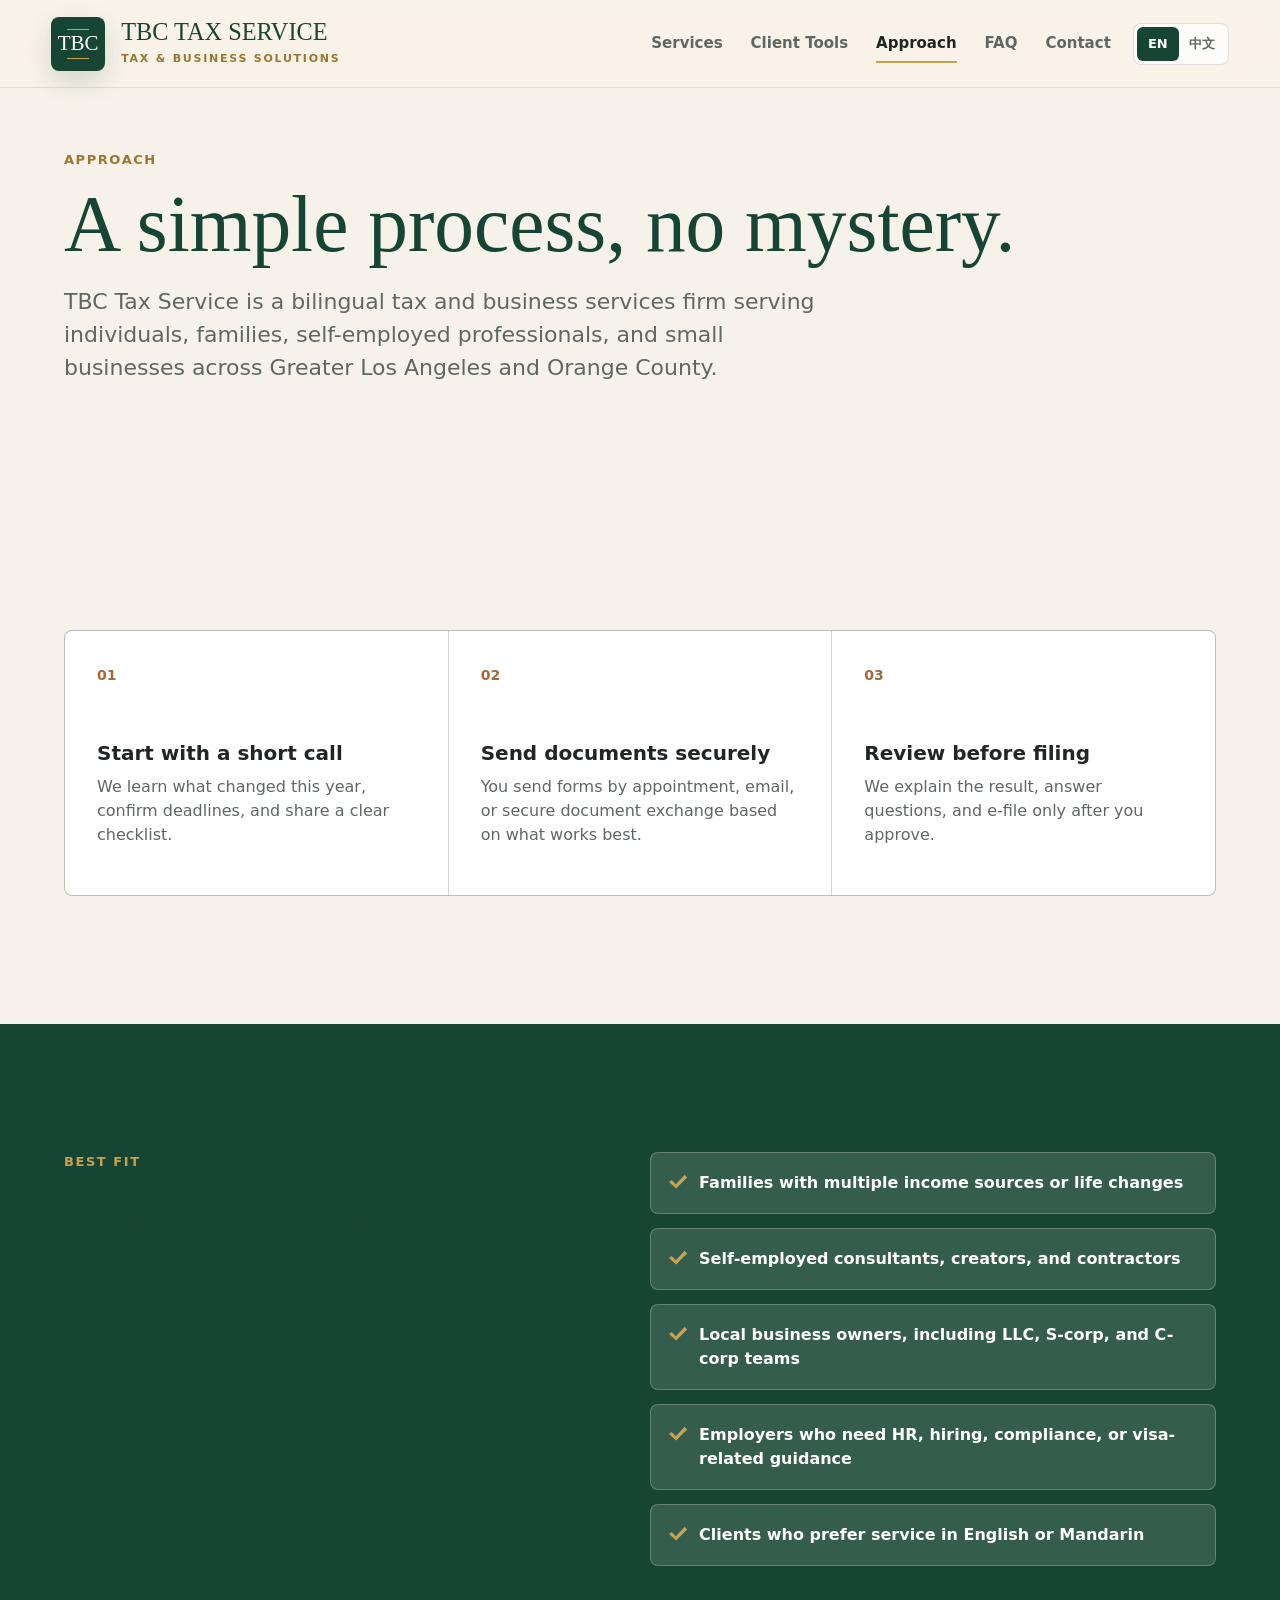
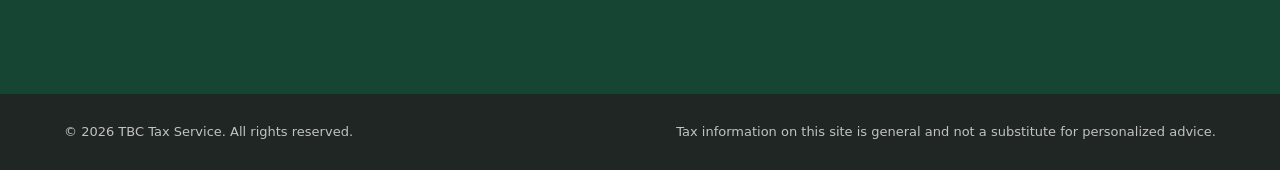
==== approach.html @ c4c61e95 "Add files via upload" ====
<!doctype html>
<html lang="en">
  <head>
    <meta charset="utf-8">
    <meta name="viewport" content="width=device-width, initial-scale=1">
    <title>TBC Tax Service | Approach</title>
    <meta name="description" content="A simple process for bilingual tax preparation, business support, and client service.">
    <link rel="stylesheet" href="styles.css">
  </head>
  <body data-page-title-en="TBC Tax Service | Approach" data-page-title-zh="TBC Tax Service | 服务流程">
    <header class="site-header">
      <a class="brand" href="index.html" aria-label="TBC Tax Service home">
        <span class="brand-mark" aria-hidden="true">TBC</span>
        <span><strong>TBC Tax Service</strong><small>Tax & Business Solutions</small></span>
      </a>
      <div class="header-actions">
        <nav class="nav-links" aria-label="Main navigation">
          <a href="services.html" data-i18n="nav.services">Services</a>
          <a href="client-tools.html" data-i18n="nav.tools">Client Tools</a>
          <a href="approach.html" aria-current="page" data-i18n="nav.approach">Approach</a>
          <a href="faq.html" data-i18n="nav.faq">FAQ</a>
          <a href="contact.html" data-i18n="nav.contact">Contact</a>
        </nav>
        <div class="language-switch" aria-label="Language selector">
          <button type="button" data-lang-option="en" aria-pressed="true">EN</button>
          <button type="button" data-lang-option="zh" aria-pressed="false">中文</button>
        </div>
        <button class="nav-toggle" type="button" aria-label="Open navigation" aria-expanded="false"><span></span><span></span></button>
      </div>
    </header>

    <main>
      <section class="page-hero">
        <div class="section-kicker" data-i18n="process.kicker">Approach</div>
        <h1 data-i18n="process.heading">A simple process, no mystery.</h1>
        <p data-i18n="intro.copy">TBC Tax Service is a bilingual tax and business services firm serving individuals, families, self-employed professionals, and small businesses across Greater Los Angeles and Orange County.</p>
      </section>

      <section class="section process">
        <div class="process-list">
          <article>
            <span>01</span>
            <h3 data-i18n="process.step1Title">Start with a short call</h3>
            <p data-i18n="process.step1Text">We learn what changed this year, confirm deadlines, and share a clear checklist.</p>
          </article>
          <article>
            <span>02</span>
            <h3 data-i18n="process.step2Title">Send documents securely</h3>
            <p data-i18n="process.step2Text">You send forms by appointment, email, or secure document exchange based on what works best.</p>
          </article>
          <article>
            <span>03</span>
            <h3 data-i18n="process.step3Title">Review before filing</h3>
            <p data-i18n="process.step3Text">We explain the result, answer questions, and e-file only after you approve.</p>
          </article>
        </div>
      </section>

      <section class="section audience-section">
        <div class="audience-content">
          <div>
            <div class="section-kicker" data-i18n="audience.kicker">Best fit</div>
            <h2 data-i18n="audience.heading">Built for clients who value steady, personal service.</h2>
          </div>
          <ul class="check-list">
            <li data-i18n="audience.item1">Families with multiple income sources or life changes</li>
            <li data-i18n="audience.item2">Self-employed consultants, creators, and contractors</li>
            <li data-i18n="audience.item3">Local business owners, including LLC, S-corp, and C-corp teams</li>
            <li data-i18n="audience.item4">Employers who need HR, hiring, compliance, or visa-related guidance</li>
            <li data-i18n="audience.item5">Clients who prefer service in English or Mandarin</li>
          </ul>
        </div>
      </section>
    </main>

    <footer class="site-footer">
      <p data-i18n="footer.copyright">© 2026 TBC Tax Service. All rights reserved.</p>
      <p data-i18n="footer.disclaimer">Tax information on this site is general and not a substitute for personalized advice.</p>
    </footer>
    <script src="script.js"></script>
  </body>
</html>
---- styles.css ----
:root {
  --ink: #202623;
  --muted: #5f6762;
  --paper: #f7f2e9;
  --soft: #eee7dc;
  --sage: #315f48;
  --sage-dark: #174533;
  --copper: #9f6a3d;
  --gold: #c9a24d;
  --line: rgba(32, 38, 35, 0.14);
  --white: #ffffff;
  --shadow: 0 24px 60px rgba(32, 38, 35, 0.12);
  --serif: Georgia, "Times New Roman", serif;
}

* {
  box-sizing: border-box;
}

html {
  scroll-behavior: smooth;
}

body {
  margin: 0;
  color: var(--ink);
  background: var(--paper);
  font-family: Inter, ui-sans-serif, system-ui, -apple-system, BlinkMacSystemFont, "Segoe UI", Arial, sans-serif;
  line-height: 1.5;
}

a {
  color: inherit;
  text-decoration: none;
}

img {
  display: block;
  max-width: 100%;
}

button,
input,
select,
textarea {
  font: inherit;
}

:focus-visible {
  outline: 3px solid rgba(217, 180, 95, 0.72);
  outline-offset: 3px;
}

.site-header {
  position: fixed;
  z-index: 20;
  top: 0;
  left: 0;
  right: 0;
  display: flex;
  align-items: center;
  justify-content: space-between;
  gap: 24px;
  min-height: 88px;
  padding: 16px clamp(20px, 4vw, 56px);
  background: rgba(248, 242, 232, 0.9);
  border-bottom: 1px solid rgba(32, 38, 35, 0.1);
  backdrop-filter: blur(16px);
}

.header-actions {
  display: flex;
  align-items: center;
  gap: 22px;
}

.brand {
  display: inline-flex;
  align-items: center;
  gap: 16px;
  font-weight: 800;
}

.brand strong {
  display: block;
  color: var(--sage-dark);
  font-family: var(--serif);
  font-size: clamp(19px, 1.9vw, 28px);
  font-weight: 500;
  line-height: 1;
  text-transform: uppercase;
}

.brand small {
  display: block;
  margin-top: 7px;
  color: #9c762f;
  font-size: 11px;
  font-weight: 700;
  letter-spacing: 0.16em;
  text-transform: uppercase;
}

.brand-mark {
  position: relative;
  display: grid;
  width: 54px;
  height: 54px;
  place-items: center;
  color: var(--white);
  background: var(--sage-dark);
  border-radius: 8px;
  box-shadow: 0 10px 24px rgba(23, 69, 51, 0.16);
  font-family: var(--serif);
  font-size: 21px;
  font-weight: 500;
}

.brand-mark::before,
.brand-mark::after {
  position: absolute;
  left: 16px;
  width: 22px;
  height: 1px;
  content: "";
  background: var(--gold);
}

.brand-mark::before {
  top: 12px;
}

.brand-mark::after {
  bottom: 12px;
}

.nav-links {
  display: flex;
  align-items: center;
  gap: 28px;
  color: var(--muted);
  font-size: 15px;
  font-weight: 700;
}

.nav-links a {
  position: relative;
}

.nav-links a::after {
  position: absolute;
  right: 0;
  bottom: -8px;
  left: 0;
  height: 2px;
  content: "";
  background: var(--gold);
  transform: scaleX(0);
  transform-origin: center;
  transition: transform 160ms ease;
}

.nav-links a:hover::after,
.nav-links a:focus-visible::after,
.nav-links a[aria-current="page"]::after {
  transform: scaleX(1);
}

.nav-links a[aria-current="page"] {
  color: var(--ink);
}

.language-switch {
  display: inline-flex;
  align-items: center;
  padding: 3px;
  background: rgba(255, 255, 255, 0.72);
  border: 1px solid var(--line);
  border-radius: 8px;
}

.language-switch button {
  min-width: 42px;
  min-height: 34px;
  padding: 6px 10px;
  color: var(--muted);
  background: transparent;
  border: 0;
  border-radius: 6px;
  cursor: pointer;
  font-size: 13px;
  font-weight: 800;
}

.language-switch button[aria-pressed="true"] {
  color: var(--white);
  background: var(--sage-dark);
}

.nav-toggle {
  display: none;
  width: 44px;
  height: 44px;
  padding: 0;
  background: transparent;
  border: 1px solid var(--line);
  border-radius: 8px;
}

.nav-toggle span {
  display: block;
  width: 18px;
  height: 2px;
  margin: 5px auto;
  background: var(--ink);
}

.hero {
  position: relative;
  display: grid;
  min-height: calc(100vh - 112px);
  overflow: hidden;
  isolation: isolate;
  align-items: center;
  padding: 138px clamp(20px, 5vw, 78px) 56px;
}

.hero-image {
  position: absolute;
  z-index: -3;
  inset: 0;
  width: 100%;
  height: 100%;
  object-fit: cover;
  object-position: center right;
}

.hero-overlay {
  position: absolute;
  z-index: -2;
  inset: 0;
  background:
    linear-gradient(90deg, rgba(248, 242, 232, 0.99) 0%, rgba(248, 242, 232, 0.92) 38%, rgba(248, 242, 232, 0.34) 68%, rgba(248, 242, 232, 0.04) 100%),
    linear-gradient(0deg, rgba(32, 38, 35, 0.08), rgba(32, 38, 35, 0));
}

.hero-content {
  width: min(830px, 100%);
}

.eyebrow,
.section-kicker {
  margin: 0 0 16px;
  color: #9c762f;
  font-size: 13px;
  font-weight: 800;
  letter-spacing: 0.12em;
  text-transform: uppercase;
}

h1,
h2,
h3,
p {
  margin-top: 0;
}

h1 {
  max-width: 1040px;
  margin-bottom: 24px;
  color: var(--sage-dark);
  font-family: var(--serif);
  font-size: clamp(44px, 5.2vw, 76px);
  font-weight: 500;
  line-height: 0.98;
  letter-spacing: 0;
}

h2 {
  margin-bottom: 18px;
  color: var(--sage-dark);
  font-family: var(--serif);
  font-size: clamp(34px, 4vw, 58px);
  font-weight: 500;
  line-height: 1;
  letter-spacing: 0;
}

h3 {
  margin-bottom: 10px;
  font-size: 20px;
  line-height: 1.15;
}

.hero-copy {
  position: relative;
  max-width: 640px;
  margin-bottom: 32px;
  padding-top: 32px;
  color: #31423a;
  font-size: clamp(18px, 2vw, 22px);
}

.hero-copy::before {
  position: absolute;
  top: 0;
  left: 0;
  width: 88px;
  height: 2px;
  content: "";
  background: var(--gold);
}

.hero-actions {
  display: flex;
  flex-wrap: wrap;
  gap: 14px;
}

.button {
  display: inline-flex;
  align-items: center;
  justify-content: center;
  min-height: 48px;
  padding: 13px 20px;
  border: 1px solid transparent;
  border-radius: 8px;
  font-weight: 800;
  letter-spacing: 0.08em;
  text-transform: uppercase;
  transition: transform 160ms ease, background 160ms ease, border-color 160ms ease;
}

.button:hover,
.button:focus-visible {
  transform: translateY(-1px);
}

.button.primary {
  color: var(--white);
  background: var(--sage-dark);
}

.button.primary:hover,
.button.primary:focus-visible {
  background: var(--sage);
}

.button.secondary {
  color: #9c762f;
  background: rgba(255, 255, 255, 0.38);
  border-color: rgba(156, 118, 47, 0.62);
}

.trust-strip {
  display: grid;
  grid-template-columns: repeat(4, 1fr);
  border-top: 1px solid var(--line);
  border-bottom: 1px solid var(--line);
  background: rgba(248, 242, 232, 0.96);
}

.trust-strip div {
  display: grid;
  grid-template-columns: 42px minmax(0, 1fr);
  column-gap: 16px;
  align-content: center;
  min-height: 112px;
  padding: 24px clamp(18px, 3vw, 36px);
  border-right: 1px solid var(--line);
}

.trust-strip div:last-child {
  border-right: 0;
}

.trust-strip strong {
  display: block;
  margin-bottom: 4px;
  font-size: clamp(15px, 1.5vw, 18px);
  line-height: 1.1;
  text-transform: uppercase;
}

.trust-strip span {
  color: var(--muted);
  font-weight: 600;
}

.trust-strip .trust-icon {
  display: grid;
  grid-row: 1 / span 2;
  width: 42px;
  height: 42px;
  place-items: center;
  color: var(--sage-dark);
  border: 1px solid rgba(23, 69, 51, 0.24);
  border-radius: 8px;
  font-size: 12px;
  font-weight: 900;
}

.service-area {
  display: grid;
  grid-template-columns: minmax(180px, 0.28fr) minmax(280px, 1fr);
  gap: clamp(22px, 5vw, 64px);
  align-items: center;
  padding: 34px clamp(20px, 5vw, 72px);
  background: var(--sage-dark);
  border-bottom: 1px solid rgba(255, 255, 255, 0.12);
}

.service-area .section-kicker {
  margin-bottom: 0;
  color: var(--gold);
}

.service-area p {
  max-width: 1040px;
  margin-bottom: 0;
  color: rgba(255, 255, 255, 0.86);
  font-size: clamp(18px, 2vw, 24px);
  font-weight: 700;
}

.section {
  padding: clamp(72px, 10vw, 132px) clamp(20px, 5vw, 72px);
}

.trust-build {
  background:
    linear-gradient(90deg, rgba(201, 162, 77, 0.12), rgba(201, 162, 77, 0) 44%),
    var(--paper);
}

.page-hero {
  padding: 150px clamp(20px, 5vw, 72px) clamp(58px, 8vw, 96px);
  background: var(--paper);
}

.page-hero h1 {
  max-width: 960px;
  margin-bottom: 22px;
  font-size: clamp(46px, 6.2vw, 86px);
}

.page-hero p {
  max-width: 760px;
  color: var(--muted);
  font-size: clamp(18px, 2vw, 22px);
}

.contact-hero {
  background: #f4eadf;
}

.intro-section {
  background: var(--paper);
}

.intro-grid {
  display: grid;
  grid-template-columns: minmax(260px, 0.9fr) minmax(280px, 1fr);
  gap: clamp(28px, 6vw, 92px);
  align-items: start;
}

.intro-grid p,
.section-heading p,
.audience-content p {
  color: var(--muted);
  font-size: 18px;
}

.section-heading {
  display: flex;
  align-items: end;
  justify-content: space-between;
  gap: 36px;
  margin-bottom: 36px;
}

.section-heading p {
  width: min(430px, 100%);
  margin-bottom: 20px;
}

.services {
  background: var(--soft);
}

.core-tax {
  background: var(--soft);
}

.business-services {
  background: var(--paper);
}

.home-overview {
  background: var(--white);
}

.home-link-grid {
  display: grid;
  grid-template-columns: repeat(4, minmax(0, 1fr));
  gap: 16px;
}

.home-link-card {
  display: grid;
  min-height: 210px;
  align-content: space-between;
  padding: 24px;
  background: var(--soft);
  border: 1px solid var(--line);
  border-radius: 8px;
  transition: border-color 160ms ease, transform 160ms ease;
}

.home-link-card:hover,
.home-link-card:focus-visible {
  border-color: rgba(39, 79, 59, 0.52);
  transform: translateY(-2px);
}

.home-link-card p {
  color: var(--muted);
}

.service-grid {
  display: grid;
  grid-template-columns: repeat(3, minmax(0, 1fr));
  gap: 16px;
}

.service-card {
  min-height: 278px;
  padding: 28px;
  background: var(--white);
  border: 1px solid var(--line);
  border-top: 3px solid rgba(201, 162, 77, 0.72);
  border-radius: 8px;
  box-shadow: 0 16px 34px rgba(19, 34, 28, 0.06);
}

.compact-grid .service-card {
  min-height: 246px;
}

.service-icon {
  display: grid;
  width: 42px;
  height: 42px;
  place-items: center;
  margin-bottom: 42px;
  color: var(--sage-dark);
  background: rgba(201, 162, 77, 0.18);
  border-radius: 8px;
  font-weight: 800;
}

.service-card p,
.tool-card p,
.upload-panel p,
.process-list p,
.faq p,
.contact-info p,
.form-note {
  color: var(--muted);
}

.tools {
  background: var(--white);
}

.tools-grid {
  display: grid;
  grid-template-columns: minmax(320px, 1.1fr) minmax(280px, 0.9fr);
  gap: 18px;
}

.upload-panel {
  display: grid;
  grid-template-columns: minmax(220px, 0.88fr) minmax(260px, 1fr);
  gap: 28px;
  align-items: center;
  min-height: 360px;
  padding: 30px;
  color: var(--white);
  background: var(--sage-dark);
  border-radius: 8px;
}

.upload-panel p {
  color: rgba(255, 255, 255, 0.78);
}

.tool-icon {
  display: grid;
  width: 46px;
  height: 46px;
  place-items: center;
  margin-bottom: 54px;
  color: var(--ink);
  background: var(--gold);
  border-radius: 8px;
  font-size: 26px;
  font-weight: 800;
}

.upload-form {
  display: grid;
  gap: 14px;
}

.secure-request-box {
  display: grid;
  gap: 10px;
  min-height: 168px;
  padding: 24px;
  color: var(--white);
  background: rgba(255, 255, 255, 0.1);
  border: 1px solid rgba(255, 255, 255, 0.28);
  border-radius: 8px;
  align-content: center;
}

.secure-request-box strong {
  font-size: 20px;
}

.secure-request-box span {
  color: rgba(255, 255, 255, 0.74);
  font-size: 14px;
}

.file-drop {
  display: grid;
  gap: 8px;
  min-height: 168px;
  padding: 22px;
  color: var(--white);
  background: rgba(255, 255, 255, 0.1);
  border: 1px dashed rgba(255, 255, 255, 0.45);
  border-radius: 8px;
  place-content: center;
  text-align: center;
}

.file-drop span {
  font-size: 18px;
}

.file-drop small,
.upload-status {
  color: rgba(255, 255, 255, 0.7);
  font-size: 13px;
}

.file-drop input {
  color: var(--white);
  background: transparent;
  border: 0;
  padding: 0;
}

.upload-status {
  margin-bottom: 0;
}

.tool-card-list {
  display: grid;
  gap: 14px;
}

.tool-card {
  min-height: 110px;
  padding: 24px;
  background: var(--soft);
  border: 1px solid var(--line);
  border-radius: 8px;
}

.tool-card h3 {
  font-size: 19px;
}

.process {
  background: var(--paper);
}

.hr-section {
  color: var(--white);
  background:
    linear-gradient(135deg, rgba(201, 162, 77, 0.16), rgba(201, 162, 77, 0) 36%),
    var(--sage-dark);
}

.hr-section .section-kicker {
  color: var(--gold);
}

.hr-section h2 {
  color: #fff7e8;
}

.hr-content {
  display: grid;
  grid-template-columns: minmax(260px, 0.9fr) minmax(280px, 0.8fr) minmax(280px, 1fr);
  gap: clamp(28px, 5vw, 72px);
  align-items: start;
}

.hr-content p {
  color: rgba(255, 255, 255, 0.92);
  font-size: 18px;
}

.pricing-section {
  background: var(--paper);
}

.pricing-grid {
  display: grid;
  grid-template-columns: repeat(3, minmax(0, 1fr));
  gap: 16px;
}

.pricing-card {
  min-height: 250px;
  padding: 28px;
  background: var(--white);
  border: 1px solid var(--line);
  border-top: 3px solid rgba(201, 162, 77, 0.72);
  border-radius: 8px;
}

.pricing-card strong {
  display: block;
  margin: 34px 0 16px;
  color: var(--sage-dark);
  font-size: clamp(28px, 3vw, 40px);
  line-height: 1;
}

.pricing-card p {
  color: var(--muted);
}

.featured-price {
  border-color: rgba(201, 162, 77, 0.62);
  box-shadow: 0 18px 46px rgba(32, 38, 35, 0.1);
}

.service-area-large {
  padding-top: clamp(50px, 7vw, 86px);
  padding-bottom: clamp(50px, 7vw, 86px);
}

.process-list {
  display: grid;
  grid-template-columns: repeat(3, minmax(0, 1fr));
  gap: 1px;
  overflow: hidden;
  border: 1px solid var(--line);
  border-radius: 8px;
  background: var(--line);
}

.process-list article {
  min-height: 260px;
  padding: 32px;
  background: var(--white);
}

.process-list span {
  display: inline-block;
  margin-bottom: 56px;
  color: var(--copper);
  font-size: 14px;
  font-weight: 800;
}

.audience-section {
  color: var(--white);
  background: var(--sage-dark);
}

.audience-section .section-kicker {
  color: var(--gold);
}

.audience-content {
  display: grid;
  grid-template-columns: minmax(260px, 0.9fr) minmax(280px, 1fr);
  gap: clamp(28px, 6vw, 92px);
  align-items: start;
}

.check-list {
  display: grid;
  gap: 14px;
  margin: 0;
  padding: 0;
  list-style: none;
}

.check-list li {
  position: relative;
  padding: 18px 18px 18px 48px;
  color: #fffdf8;
  background: rgba(255, 255, 255, 0.13);
  border: 1px solid rgba(255, 255, 255, 0.24);
  border-radius: 8px;
  font-weight: 700;
}

.check-list li::before {
  position: absolute;
  top: 18px;
  left: 18px;
  width: 18px;
  height: 18px;
  content: "";
  background: var(--gold);
  clip-path: polygon(14% 48%, 38% 72%, 86% 20%, 100% 34%, 39% 96%, 0 60%);
}

.faq {
  background: var(--paper);
}

.faq-list {
  display: grid;
  gap: 12px;
}

details {
  background: var(--white);
  border: 1px solid var(--line);
  border-radius: 8px;
}

summary {
  cursor: pointer;
  padding: 22px 24px;
  font-size: 18px;
  font-weight: 800;
}

details p {
  max-width: 860px;
  padding: 0 24px 24px;
}

.contact {
  display: grid;
  grid-template-columns: minmax(280px, 0.9fr) minmax(300px, 560px);
  gap: clamp(28px, 6vw, 92px);
  padding: clamp(72px, 10vw, 132px) clamp(20px, 5vw, 72px);
  background: #f4eadf;
}

.home-contact {
  background:
    linear-gradient(90deg, rgba(23, 69, 51, 0.06), rgba(23, 69, 51, 0) 42%),
    #f4eadf;
}

address {
  display: grid;
  gap: 8px;
  margin-top: 28px;
  font-style: normal;
  font-weight: 700;
}

address a {
  color: var(--sage-dark);
}

.contact-form {
  display: grid;
  gap: 16px;
  padding: 28px;
  background: var(--white);
  border: 1px solid var(--line);
  border-radius: 8px;
  box-shadow: var(--shadow);
}

label {
  display: grid;
  gap: 8px;
  color: #33423a;
  font-size: 14px;
  font-weight: 800;
}

input,
select,
textarea {
  width: 100%;
  border: 1px solid rgba(32, 38, 35, 0.2);
  border-radius: 8px;
  padding: 12px 13px;
  color: var(--ink);
  background: #fffdf9;
}

textarea {
  resize: vertical;
}

.form-note {
  margin-bottom: 0;
  font-size: 13px;
}

.site-footer {
  display: flex;
  justify-content: space-between;
  gap: 24px;
  padding: 28px clamp(20px, 5vw, 72px);
  color: var(--muted);
  background: var(--ink);
}

.site-footer p {
  margin: 0;
  color: rgba(255, 255, 255, 0.72);
  font-size: 13px;
}

@media (max-width: 980px) {
  .site-header {
    gap: 16px;
  }

  .header-actions {
    gap: 14px;
  }

  .nav-links {
    gap: 18px;
  }

  .service-grid,
  .home-link-grid,
  .pricing-grid,
  .process-list,
  .upload-panel {
    grid-template-columns: repeat(2, minmax(0, 1fr));
  }

  .hr-content {
    grid-template-columns: 1fr;
  }

  .process-list article:last-child {
    grid-column: 1 / -1;
  }

  .trust-strip {
    grid-template-columns: repeat(2, minmax(0, 1fr));
  }

  .trust-strip div:nth-child(2) {
    border-right: 0;
  }

  .trust-strip div:nth-child(-n + 2) {
    border-bottom: 1px solid var(--line);
  }
}

@media (max-width: 760px) {
  .site-header {
    min-height: 68px;
    padding: 12px 18px;
  }

  .header-actions {
    gap: 10px;
  }

  .nav-toggle {
    display: block;
  }

  .nav-links {
    position: absolute;
    top: 68px;
    right: 18px;
    left: 18px;
    display: none;
    flex-direction: column;
    align-items: stretch;
    gap: 0;
    padding: 10px;
    background: var(--white);
    border: 1px solid var(--line);
    border-radius: 8px;
    box-shadow: var(--shadow);
  }

  .language-switch {
    padding: 2px;
  }

  .language-switch button {
    min-width: 38px;
    min-height: 32px;
    padding: 5px 8px;
    font-size: 12px;
  }

  .nav-links.is-open {
    display: flex;
  }

  .nav-links a {
    padding: 14px;
  }

  .hero {
    min-height: 88vh;
    padding: 104px 20px 56px;
  }

  .hero-overlay {
    background:
      linear-gradient(90deg, rgba(251, 250, 247, 0.96), rgba(251, 250, 247, 0.62)),
      linear-gradient(0deg, rgba(19, 34, 28, 0.18), rgba(19, 34, 28, 0.05));
  }

  h1 {
    max-width: 100%;
  }

  .trust-strip,
  .service-area,
  .intro-grid,
  .section-heading,
  .audience-content,
  .contact {
    grid-template-columns: 1fr;
  }

  .trust-strip {
    display: grid;
  }

  .trust-strip div {
    min-height: auto;
    border-right: 0;
    border-bottom: 1px solid var(--line);
  }

  .trust-strip div:last-child {
    border-bottom: 0;
  }

  .trust-strip div:nth-child(2) {
    border-bottom: 1px solid var(--line);
  }

  .section-heading {
    display: grid;
  }

  .section-heading p {
    margin-bottom: 0;
  }

  .service-grid,
  .home-link-grid,
  .pricing-grid,
  .process-list,
  .tools-grid,
  .upload-panel {
    grid-template-columns: 1fr;
  }

  .process-list article:last-child {
    grid-column: auto;
  }

  .site-footer {
    display: grid;
  }
}

@media (max-width: 440px) {
  .site-header {
    padding-right: 14px;
    padding-left: 14px;
  }

  .brand {
    gap: 10px;
  }

  .brand small {
    max-width: 170px;
    font-size: 9px;
  }

  .brand strong {
    font-size: 18px;
  }

  .brand-mark {
    width: 46px;
    height: 46px;
    font-size: 18px;
  }

  .brand-mark::before,
  .brand-mark::after {
    left: 14px;
    width: 18px;
  }

  .hero-actions,
  .button {
    width: 100%;
  }

  .service-card,
  .process-list article,
  .contact-form {
    padding: 22px;
  }
}
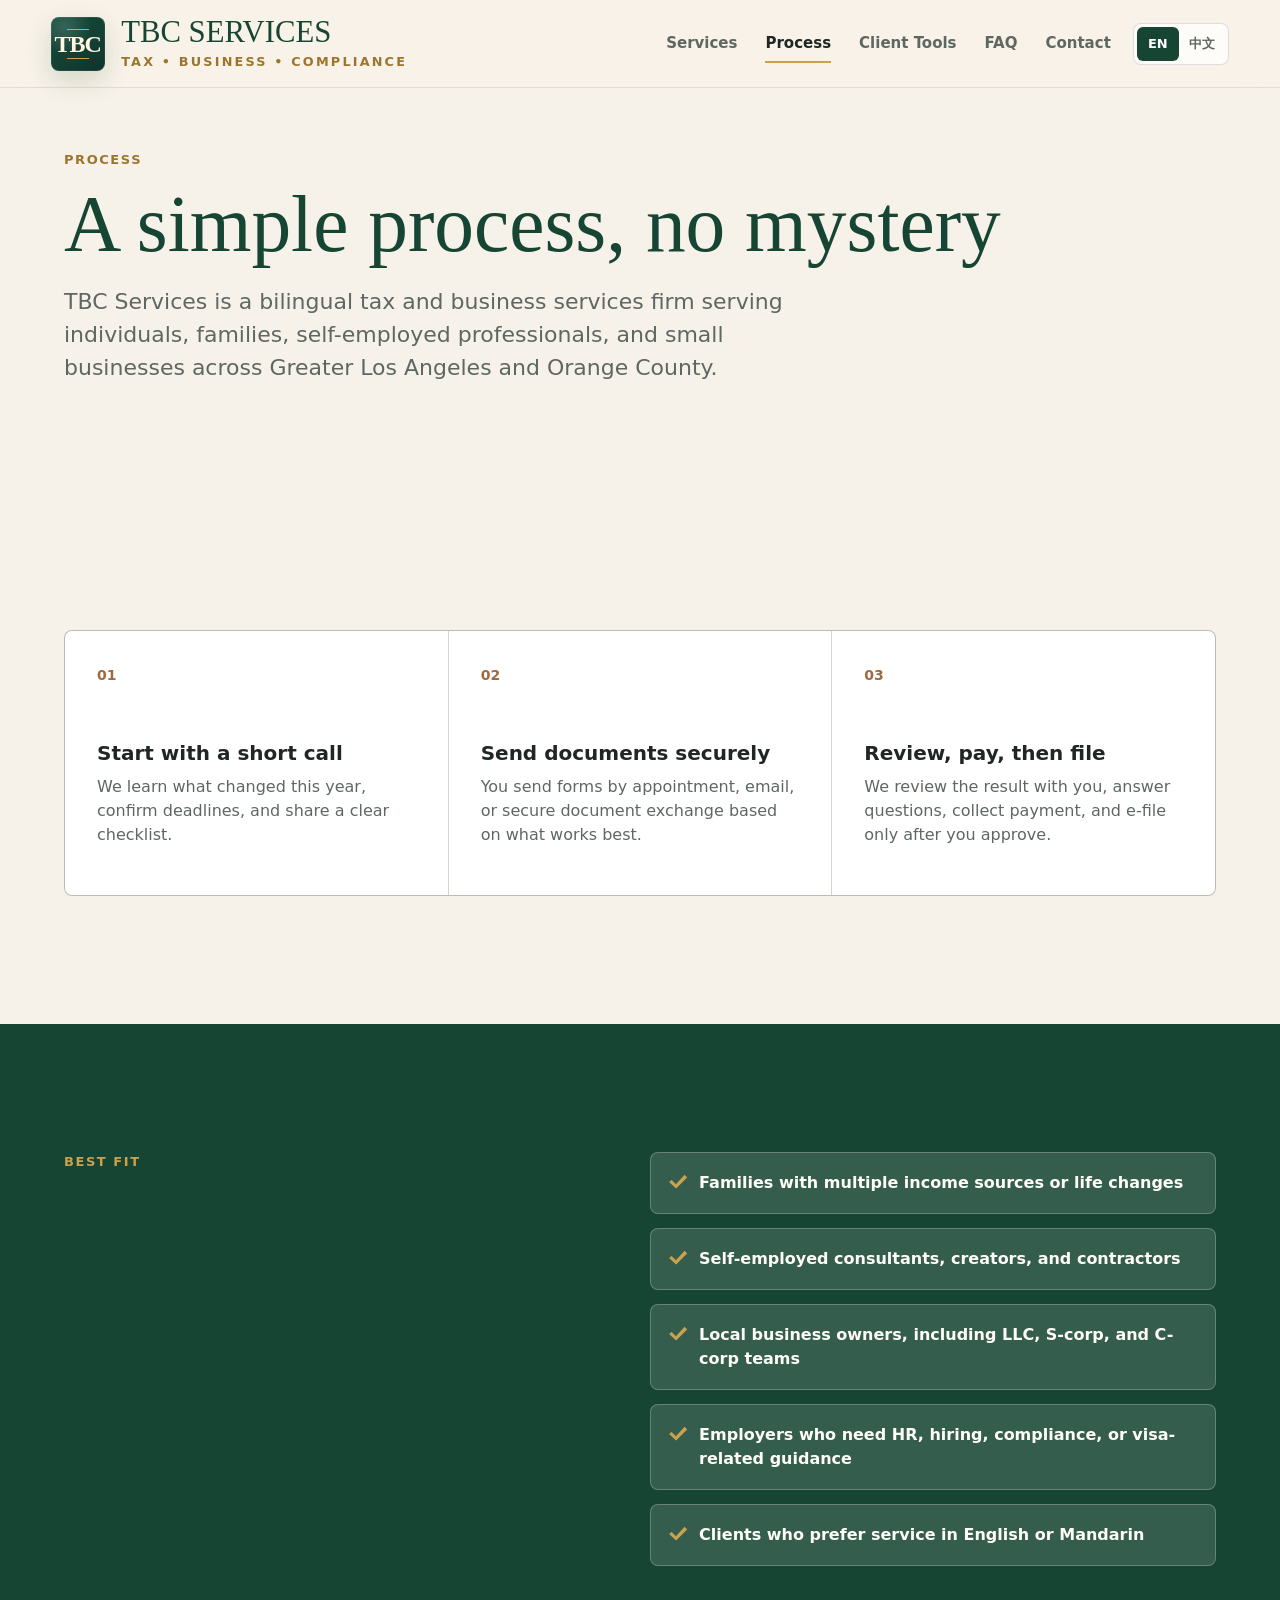
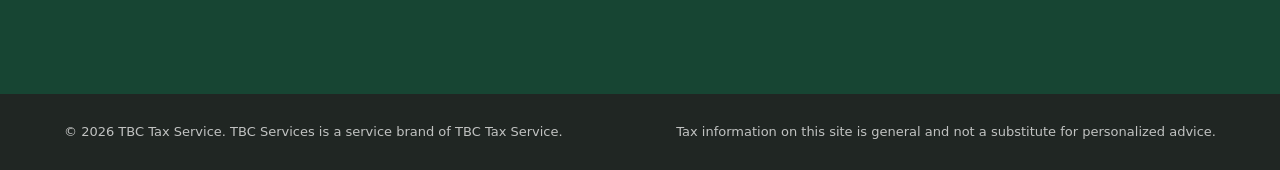
==== commit 40b9accb: "Add files via upload" ====
--- a/approach.html
+++ b/approach.html
@@ -3,27 +3,27 @@
   <head>
     <meta charset="utf-8">
     <meta name="viewport" content="width=device-width, initial-scale=1">
-    <title>TBC Tax Service | Approach</title>
+    <title>TBC Services | Process</title>
     <meta name="description" content="A simple process for bilingual tax preparation, business support, and client service.">
     <link rel="stylesheet" href="styles.css">
   </head>
-  <body data-page-title-en="TBC Tax Service | Approach" data-page-title-zh="TBC Tax Service | 服务流程">
+  <body data-page-title-en="TBC Services | Process" data-page-title-zh="TBC Services | 服务流程">
     <header class="site-header">
-      <a class="brand" href="index.html" aria-label="TBC Tax Service home">
-        <span class="brand-mark" aria-hidden="true">TBC</span>
-        <span><strong>TBC Tax Service</strong><small>Tax & Business Solutions</small></span>
+      <a class="brand" href="index.html" aria-label="TBC Services home">
+        <span class="brand-mark" aria-hidden="true"><span class="brand-mark-text">TBC</span></span>
+        <span class="brand-copy"><strong data-i18n="brand.name">TBC Services</strong><small data-i18n="brand.tagline">Tax • Business • Compliance</small></span>
       </a>
       <div class="header-actions">
         <nav class="nav-links" aria-label="Main navigation">
           <a href="services.html" data-i18n="nav.services">Services</a>
+          <a href="approach.html" aria-current="page" data-i18n="nav.approach">Process</a>
           <a href="client-tools.html" data-i18n="nav.tools">Client Tools</a>
-          <a href="approach.html" aria-current="page" data-i18n="nav.approach">Approach</a>
           <a href="faq.html" data-i18n="nav.faq">FAQ</a>
           <a href="contact.html" data-i18n="nav.contact">Contact</a>
         </nav>
         <div class="language-switch" aria-label="Language selector">
-          <button type="button" data-lang-option="en" aria-pressed="true">EN</button>
-          <button type="button" data-lang-option="zh" aria-pressed="false">中文</button>
+          <button type="button" data-lang-option="en" aria-pressed="true" data-i18n="language.english">EN</button>
+          <button type="button" data-lang-option="zh" aria-pressed="false" data-i18n="language.chinese">中文</button>
         </div>
         <button class="nav-toggle" type="button" aria-label="Open navigation" aria-expanded="false"><span></span><span></span></button>
       </div>
@@ -31,9 +31,9 @@
 
     <main>
       <section class="page-hero">
-        <div class="section-kicker" data-i18n="process.kicker">Approach</div>
-        <h1 data-i18n="process.heading">A simple process, no mystery.</h1>
-        <p data-i18n="intro.copy">TBC Tax Service is a bilingual tax and business services firm serving individuals, families, self-employed professionals, and small businesses across Greater Los Angeles and Orange County.</p>
+        <div class="section-kicker" data-i18n="process.kicker">Process</div>
+        <h1 data-i18n="process.heading">A simple process, no mystery</h1>
+        <p data-i18n="intro.copy">TBC Services is a bilingual tax and business services firm serving individuals, families, self-employed professionals, and small businesses across Greater Los Angeles and Orange County.</p>
       </section>
 
       <section class="section process">
@@ -50,8 +50,8 @@
           </article>
           <article>
             <span>03</span>
-            <h3 data-i18n="process.step3Title">Review before filing</h3>
-            <p data-i18n="process.step3Text">We explain the result, answer questions, and e-file only after you approve.</p>
+            <h3 data-i18n="process.step3Title">Review, pay, then file</h3>
+            <p data-i18n="process.step3Text">We review the result with you, answer questions, collect payment, and e-file only after you approve.</p>
           </article>
         </div>
       </section>
@@ -60,7 +60,7 @@
         <div class="audience-content">
           <div>
             <div class="section-kicker" data-i18n="audience.kicker">Best fit</div>
-            <h2 data-i18n="audience.heading">Built for clients who value steady, personal service.</h2>
+            <h2 data-i18n="audience.heading">Built for clients who value steady, personal service</h2>
           </div>
           <ul class="check-list">
             <li data-i18n="audience.item1">Families with multiple income sources or life changes</li>
@@ -74,7 +74,7 @@
     </main>
 
     <footer class="site-footer">
-      <p data-i18n="footer.copyright">© 2026 TBC Tax Service. All rights reserved.</p>
+      <p data-i18n="footer.copyright">© 2026 TBC Tax Service. TBC Services is a service brand of TBC Tax Service.</p>
       <p data-i18n="footer.disclaimer">Tax information on this site is general and not a substitute for personalized advice.</p>
     </footer>
     <script src="script.js"></script>
--- a/styles.css
+++ b/styles.css
@@ -81,39 +81,62 @@
   font-weight: 800;
 }
 
+.brand-copy {
+  display: block;
+  min-width: 0;
+}
+
 .brand strong {
   display: block;
   color: var(--sage-dark);
   font-family: var(--serif);
-  font-size: clamp(19px, 1.9vw, 28px);
+  font-size: clamp(26px, 2.4vw, 34px);
   font-weight: 500;
-  line-height: 1;
+  line-height: 0.95;
   text-transform: uppercase;
+  white-space: nowrap;
 }
 
 .brand small {
   display: block;
-  margin-top: 7px;
+  margin-top: 8px;
   color: #9c762f;
-  font-size: 11px;
-  font-weight: 700;
-  letter-spacing: 0.16em;
+  font-size: clamp(11px, 1vw, 13px);
+  font-weight: 800;
+  letter-spacing: 0.17em;
+  line-height: 1.1;
   text-transform: uppercase;
+  white-space: nowrap;
 }
 
 .brand-mark {
   position: relative;
   display: grid;
+  flex: 0 0 auto;
   width: 54px;
   height: 54px;
   place-items: center;
-  color: var(--white);
-  background: var(--sage-dark);
-  border-radius: 8px;
-  box-shadow: 0 10px 24px rgba(23, 69, 51, 0.16);
+  overflow: hidden;
+  background:
+    radial-gradient(circle at 24% 18%, rgba(255, 255, 255, 0.16), transparent 28px),
+    linear-gradient(145deg, #0f4a38 0%, #153f34 58%, #0b332b 100%);
+  border-radius: 8px;
+  box-shadow: 0 10px 24px rgba(23, 69, 51, 0.16), inset 0 0 0 1px rgba(255, 255, 255, 0.08);
   font-family: var(--serif);
-  font-size: 21px;
-  font-weight: 500;
+  font-size: 24px;
+  font-weight: 700;
+}
+
+.brand-mark-text {
+  position: relative;
+  z-index: 2;
+  display: block;
+  margin-top: 0;
+  color: #fff6df;
+  letter-spacing: -0.04em;
+  line-height: 1;
+  padding-right: 1px;
+  text-shadow: 0 1px 0 rgba(7, 58, 49, 0.35);
 }
 
 .brand-mark::before,
@@ -190,6 +213,7 @@
   cursor: pointer;
   font-size: 13px;
   font-weight: 800;
+  white-space: nowrap;
 }
 
 .language-switch button[aria-pressed="true"] {
@@ -723,7 +747,7 @@
 
 .pricing-grid {
   display: grid;
-  grid-template-columns: repeat(3, minmax(0, 1fr));
+  grid-template-columns: repeat(4, minmax(0, 1fr));
   gap: 16px;
 }
 
@@ -1094,33 +1118,29 @@
 
 @media (max-width: 440px) {
   .site-header {
+    gap: 8px;
     padding-right: 14px;
     padding-left: 14px;
   }
 
   .brand {
-    gap: 10px;
+    gap: 9px;
   }
 
   .brand small {
-    max-width: 170px;
-    font-size: 9px;
+    margin-top: 6px;
+    font-size: 10px;
+    letter-spacing: 0.14em;
   }
 
   .brand strong {
-    font-size: 18px;
+    font-size: 22px;
   }
 
   .brand-mark {
-    width: 46px;
-    height: 46px;
-    font-size: 18px;
-  }
-
-  .brand-mark::before,
-  .brand-mark::after {
-    left: 14px;
-    width: 18px;
+    width: 48px;
+    height: 48px;
+    font-size: 22px;
   }
 
   .hero-actions,
@@ -1134,3 +1154,24 @@
     padding: 22px;
   }
 }
+
+@media (max-width: 380px) {
+  .brand {
+    gap: 8px;
+  }
+
+  .brand strong {
+    font-size: 19px;
+  }
+
+  .brand small {
+    font-size: 8.5px;
+    letter-spacing: 0.11em;
+  }
+
+  .brand-mark {
+    width: 42px;
+    height: 42px;
+    font-size: 19px;
+  }
+}
